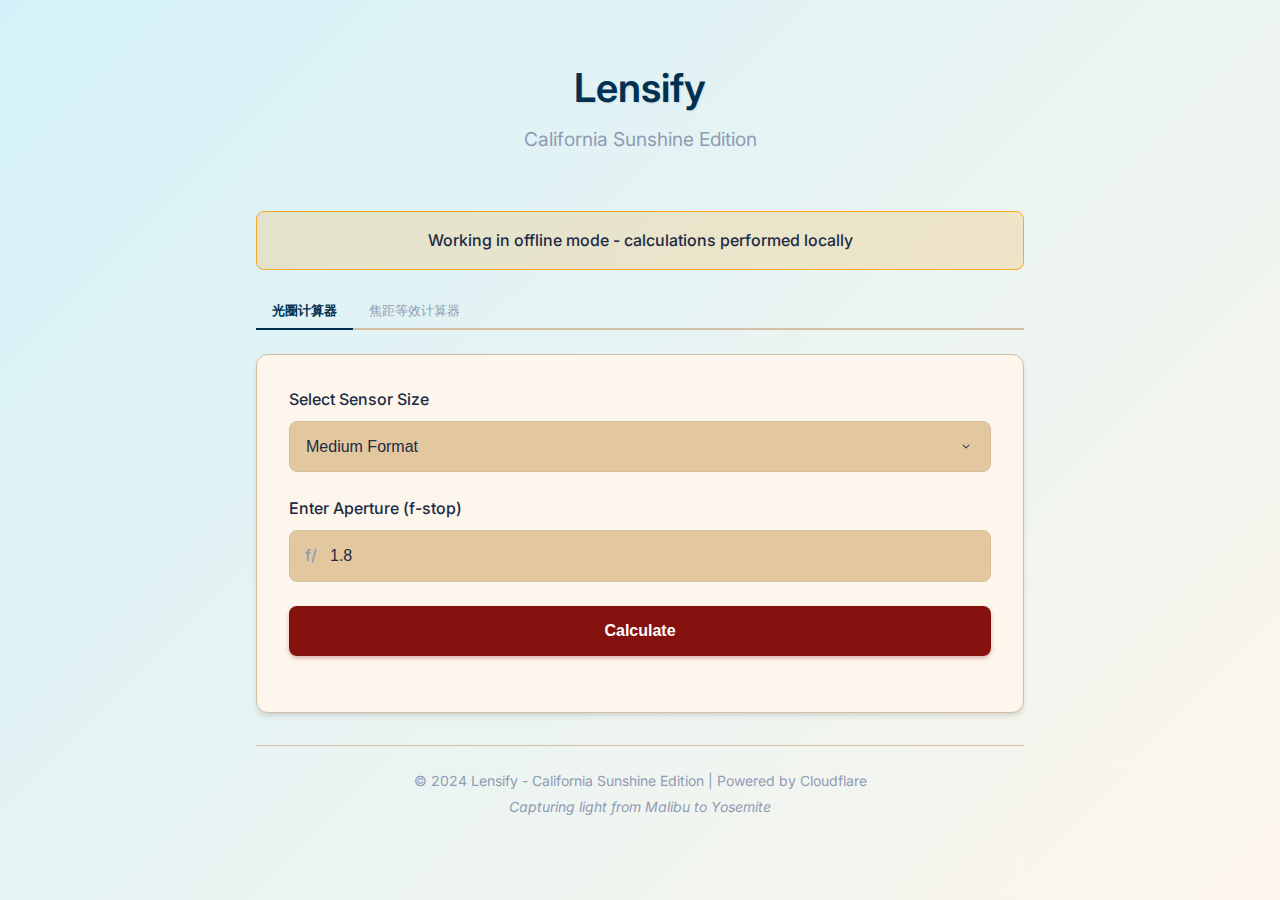
==== public/index.html @ fc86db77 "update" ====
<!DOCTYPE html>
<html lang="en">
<head>
    <meta charset="UTF-8">
    <meta name="viewport" content="width=device-width, initial-scale=1.0">
    <title>Lensify - Sensor & Aperture Calculator</title>
    <link rel="stylesheet" href="malibu.css">
    <!-- 使用Google Fonts -->
    <link rel="preconnect" href="https://fonts.googleapis.com">
    <link rel="preconnect" href="https://fonts.gstatic.com" crossorigin>
    <link href="https://fonts.googleapis.com/css2?family=Inter:wght@300;400;600&display=swap" rel="stylesheet">
    <!-- 添加网站图标 -->
    <link rel="icon" href="data:image/svg+xml,<svg xmlns=%22http://www.w3.org/2000/svg%22 viewBox=%220 0 100 100%22><text y=%22.9em%22 font-size=%2290%22>📷</text></svg>">
</head>
<body>
    <div class="container">
        <header>
            <h1>Lensify</h1>
            <p class="subtitle">California Sunshine Edition</p>
        </header>

        <main>
            <div id="connection-status" class="status-banner hidden">
                <p class="status-message">Working in offline mode - calculations performed locally</p>
            </div>
            
            <!-- 标签页导航 -->
            <div class="tab-container">
                <div class="tab-buttons">
                    <button id="tab-button-aperture" class="tab-button active">光圈计算器</button>
                    <button id="tab-button-focal" class="tab-button">焦距等效计算器</button>
                </div>
            
                <!-- 光圈计算器标签页 -->
                <div id="tab-aperture" class="tab-content active">
                    <div class="calculator-card">
                        <div class="form-group">
                            <label for="sensorSize">Select Sensor Size</label>
                            <select id="sensorSize" class="form-control">
                                <!-- 相机传感器选项 -->
                                <optgroup label="Camera Sensors">
                                    <option value="medium-format">Medium Format</option>
                                    <option value="full-frame">Full Frame</option>
                                    <option value="aps-h">APS-H</option>
                                    <option value="aps-c-canon">APS-C (Canon)</option>
                                    <option value="aps-c">APS-C</option>
                                    <option value="micro-four-thirds">Micro Four Thirds</option>
                                    <option value="1-inch">1-inch</option>
                                </optgroup>
                                
                                <!-- 手机传感器选项 -->
                                <optgroup label="Phone Sensors">
                                    <option value="1/1.14">1/1.14-inch</option>
                                    <option value="1/1.28">1/1.28-inch</option>
                                    <option value="1/1.3">1/1.3-inch</option>
                                    <option value="1/1.31">1/1.31-inch</option>
                                    <option value="1/1.35">1/1.35-inch</option>
                                    <option value="1/1.4">1/1.4-inch</option>
                                    <option value="1/1.49">1/1.49-inch</option>
                                    <option value="1/1.5">1/1.5-inch</option>
                                    <option value="1/1.56">1/1.56-inch</option>
                                    <option value="1/1.57">1/1.57-inch</option>
                                    <option value="1/1.6">1/1.6-inch</option>
                                    <option value="1/1.7">1/1.7-inch</option>
                                    <option value="1/1.74">1/1.74-inch</option>
                                    <option value="1/1.78">1/1.78-inch</option>
                                    <option value="1/1.95">1/1.95-inch</option>
                                    <option value="1/2">1/2-inch</option>
                                    <option value="1/2.3">1/2.3-inch</option>
                                    <option value="1/2.55">1/2.55-inch</option>
                                    <option value="1/2.76">1/2.76-inch</option>
                                    <option value="1/3">1/3-inch</option>
                                    <option value="1/3.06">1/3.06-inch</option>
                                    <option value="1/3.2">1/3.2-inch</option>
                                    <option value="1/3.4">1/3.4-inch</option>
                                    <option value="1/3.6">1/3.6-inch</option>
                                    <option value="1/4">1/4-inch</option>
                                </optgroup>
                            </select>
                        </div>

                        <div class="form-group">
                            <label for="aperture">Enter Aperture (f-stop)</label>
                            <div class="input-prefix">
                                <span class="prefix">f/</span>
                                <input type="number" id="aperture" class="form-control" step="0.1" min="0.95" value="1.8">
                            </div>
                        </div>

                        <button id="calculate" class="btn-calculate">Calculate</button>

                        <div id="result" class="result-container hidden">
                            <h3>🌞 Result</h3>
                            <div class="result-grid">
                                <div class="result-item">
                                    <span class="result-label">Sensor:</span>
                                    <span id="result-sensor" class="result-value">-</span>
                                </div>
                                <div class="result-item">
                                    <span class="result-label">Crop Factor:</span>
                                    <span id="result-crop-factor" class="result-value">-</span>
                                </div>
                                <div class="result-item">
                                    <span class="result-label">Input Aperture:</span>
                                    <span id="result-input-aperture" class="result-value">-</span>
                                </div>
                                <div class="result-item highlight">
                                    <span class="result-label">Equivalent Aperture:</span>
                                    <span id="result-equivalent-aperture" class="result-value">-</span>
                                </div>
                            </div>
                            <p class="explanation">
                                Equivalent aperture represents the effective f-stop when comparing the depth of field to a full-frame camera. 
                                This helps you understand how your lens performs across different sensor sizes.
                            </p>
                        </div>
                    </div>
                </div>
                
                <!-- 焦距等效计算器标签页 -->
                <div id="tab-focal" class="tab-content">
                    <div class="calculator-card">
                        <div class="form-group">
                            <label for="originalSensor">Original Sensor Size</label>
                            <select id="originalSensor" class="form-control">
                                <!-- 相机传感器选项 -->
                                <optgroup label="Camera Sensors">
                                    <option value="medium-format">Medium Format</option>
                                    <option value="full-frame">Full Frame</option>
                                    <option value="aps-h">APS-H</option>
                                    <option value="aps-c-canon">APS-C (Canon)</option>
                                    <option value="aps-c">APS-C</option>
                                    <option value="micro-four-thirds">Micro Four Thirds</option>
                                    <option value="1-inch">1-inch</option>
                                </optgroup>
                                
                                <!-- 手机传感器选项 -->
                                <optgroup label="Phone Sensors">
                                    <option value="1/1.14">1/1.14-inch</option>
                                    <option value="1/1.28">1/1.28-inch</option>
                                    <option value="1/1.3">1/1.3-inch</option>
                                    <option value="1/1.31">1/1.31-inch</option>
                                    <option value="1/1.35">1/1.35-inch</option>
                                    <option value="1/1.4">1/1.4-inch</option>
                                    <option value="1/1.49">1/1.49-inch</option>
                                    <option value="1/1.5">1/1.5-inch</option>
                                    <option value="1/1.56">1/1.56-inch</option>
                                    <option value="1/1.57">1/1.57-inch</option>
                                    <option value="1/1.6">1/1.6-inch</option>
                                    <option value="1/1.7">1/1.7-inch</option>
                                    <option value="1/1.74">1/1.74-inch</option>
                                    <option value="1/1.78">1/1.78-inch</option>
                                    <option value="1/1.95">1/1.95-inch</option>
                                    <option value="1/2">1/2-inch</option>
                                    <option value="1/2.3">1/2.3-inch</option>
                                    <option value="1/2.55">1/2.55-inch</option>
                                    <option value="1/2.76">1/2.76-inch</option>
                                    <option value="1/3">1/3-inch</option>
                                    <option value="1/3.06">1/3.06-inch</option>
                                    <option value="1/3.2">1/3.2-inch</option>
                                    <option value="1/3.4">1/3.4-inch</option>
                                    <option value="1/3.6">1/3.6-inch</option>
                                    <option value="1/4">1/4-inch</option>
                                </optgroup>
                            </select>
                        </div>

                        <div class="focal-length-inputs">
                            <div class="form-group">
                                <label for="originalFocal">Original Focal Length (mm)</label>
                                <input type="number" id="originalFocal" class="form-control" step="1" min="1" value="23">
                            </div>

                            <div class="form-group">
                                <label for="newFocal">New Focal Length (mm)</label>
                                <input type="number" id="newFocal" class="form-control" step="1" min="1" value="35">
                            </div>
                        </div>

                        <div class="form-group">
                            <label for="focalAperture">Aperture (f-stop)</label>
                            <div class="input-prefix">
                                <span class="prefix">f/</span>
                                <input type="number" id="focalAperture" class="form-control" step="0.1" min="0.95" value="1.8">
                            </div>
                        </div>

                        <button id="calculateFocal" class="btn-calculate">Calculate</button>

                        <div id="focalResult" class="result-container hidden">
                            <h3>🔍 Focal Length Equivalent Result</h3>
                            
                            <div class="result-section">
                                <h4>Sensor Equivalence</h4>
                                <div class="result-grid">
                                    <div class="result-item">
                                        <span class="result-label">Original Sensor:</span>
                                        <span id="result-original-sensor" class="result-value">-</span>
                                    </div>
                                    <div class="result-item">
                                        <span class="result-label">Original Crop Factor:</span>
                                        <span id="result-original-crop" class="result-value">-</span>
                                    </div>
                                    <div class="result-item highlight">
                                        <span class="result-label">Equivalent Sensor:</span>
                                        <span id="result-equivalent-sensor" class="result-value">-</span>
                                    </div>
                                    <div class="result-item highlight">
                                        <span class="result-label">New Crop Factor:</span>
                                        <span id="result-new-crop" class="result-value">-</span>
                                    </div>
                                </div>
                            </div>
                            
                            <div class="result-section">
                                <h4>Lens Performance</h4>
                                <div class="result-grid">
                                    <div class="result-item">
                                        <span class="result-label">Original Focal Length:</span>
                                        <span id="result-original-focal" class="result-value">-</span>
                                    </div>
                                    <div class="result-item">
                                        <span class="result-label">New Focal Length:</span>
                                        <span id="result-new-focal" class="result-value">-</span>
                                    </div>
                                    <div class="result-item">
                                        <span class="result-label">Aperture:</span>
                                        <span id="result-focal-aperture" class="result-value">-</span>
                                    </div>
                                    <div class="result-item highlight">
                                        <span class="result-label">Equivalent Aperture:</span>
                                        <span id="result-focal-equivalent-aperture" class="result-value">-</span>
                                    </div>
                                </div>
                            </div>
                            
                            <div class="result-section">
                                <h4>Additional Information</h4>
                                <div class="result-grid">
                                    <div class="result-item">
                                        <span class="result-label">Original Equiv. Focal Length:</span>
                                        <span id="result-original-equiv-focal" class="result-value">-</span>
                                    </div>
                                    <div class="result-item">
                                        <span class="result-label">New Equiv. Focal Length:</span>
                                        <span id="result-new-equiv-focal" class="result-value">-</span>
                                    </div>
                                    <div class="result-item">
                                        <span class="result-label">Angle of View Change:</span>
                                        <span id="result-angle-change" class="result-value">-</span>
                                    </div>
                                    <div class="result-item">
                                        <span class="result-label">Relative Sensor Area:</span>
                                        <span id="result-relative-area" class="result-value">-</span>
                                    </div>
                                </div>
                            </div>
                            
                            <p class="explanation">
                                This calculation shows how changing focal length affects the sensor size equivalence.
                                It helps understand which sensor your lens effectively behaves like when changing focal length,
                                useful for evaluating lens performance across different focal ranges.
                            </p>
                        </div>
                    </div>
                </div>
            </div>
        </main>

        <footer>
            <p>&copy; 2024 Lensify - California Sunshine Edition | Powered by Cloudflare</p>
            <p class="motto">Capturing light from Malibu to Yosemite</p>
        </footer>
    </div>

    <script src="sanfrancisco.js"></script>
</body>
</html>
---- public/malibu.css ----
/* 
 * Malibu CSS - Lensify项目样式表
 * 
 * 这个样式表定义了Lensify计算器的视觉外观
 * 采用加州阳光风格的设计
 */

:root {
  /* 主色调 - 加州阳光风格 */
  --ocean-blue: #003153;       /* 深海蓝 - 主色调 */
  --wine-red: #85120F;         /* 红酒色 - 按钮色 */
  --sand-beige: #E3C79F;       /* 沙滩米色 - 上传框背景 */
  --sky-light: #D4F1F9;        /* 浅蓝天空 - 背景渐变起始 */
  --sand-light: #FDF6EC;       /* 浅沙色 - 背景渐变结束 */
  --sand-dark: #D5BFA3;        /* 深沙色 - 边框和分隔线 */
  
  /* 文字颜色 */
  --text-dark: #222B45;        /* 深色文字 */
  --text-light: #8F9BB3;       /* 浅色文字 */
  --text-white: #FFFFFF;       /* 白色文字 */
  
  /* 功能色 */
  --success: #00866E;          /* 成功色 - 加州松绿 */
  --warning: #F9A826;          /* 警告色 - 加州橙 */
  --error: #C53030;            /* 错误色 - 加州红 */
  --coral: #FF7043;            /* 珊瑚色 - 辅助色 */
  
  /* 间距变量 */
  --spacing-xs: 0.25rem;
  --spacing-sm: 0.5rem;
  --spacing-md: 1rem;
  --spacing-lg: 1.5rem;
  --spacing-xl: 2rem;
  
  /* 边框半径 */
  --border-radius-sm: 0.25rem;
  --border-radius-md: 0.5rem;
  --border-radius-lg: 0.75rem;
  
  /* 阴影 */
  --shadow-sm: 0 1px 2px 0 rgba(0, 0, 0, 0.05);
  --shadow-md: 0 4px 6px -1px rgba(0, 0, 0, 0.1), 0 2px 4px -1px rgba(0, 0, 0, 0.06);
  --shadow-lg: 0 10px 15px -3px rgba(0, 0, 0, 0.1), 0 4px 6px -2px rgba(0, 0, 0, 0.05);
}

/* 基础样式重置 */
* {
  margin: 0;
  padding: 0;
  box-sizing: border-box;
}

body {
  font-family: 'Inter', -apple-system, BlinkMacSystemFont, sans-serif;
  background: linear-gradient(135deg, var(--sky-light) 0%, var(--sand-light) 100%);
  color: var(--text-dark);
  line-height: 1.6;
  min-height: 100vh;
  padding: var(--spacing-md);
}

/* 布局容器 */
.container {
  max-width: 800px;
  margin: 0 auto;
  padding: var(--spacing-md);
}

/* 标题样式 */
header {
  text-align: center;
  margin-bottom: var(--spacing-xl);
  padding: var(--spacing-lg) 0;
}

h1 {
  font-size: 2.5rem;
  font-weight: 600;
  color: var(--ocean-blue);
  margin-bottom: var(--spacing-xs);
  text-shadow: 1px 1px 2px rgba(0, 0, 0, 0.1);
}

.subtitle {
  font-size: 1.2rem;
  color: var(--text-light);
}

/* 卡片样式 */
.calculator-card {
  background-color: var(--sand-light);
  border-radius: var(--border-radius-lg);
  box-shadow: var(--shadow-md);
  padding: var(--spacing-xl);
  margin-bottom: var(--spacing-xl);
  border: 1px solid var(--sand-dark);
}

/* 表单元素 */
.form-group {
  margin-bottom: var(--spacing-lg);
}

label {
  display: block;
  margin-bottom: var(--spacing-sm);
  font-weight: 500;
  color: var(--text-dark);
}

.form-control {
  width: 100%;
  padding: var(--spacing-md);
  font-size: 1rem;
  border: 1px solid var(--sand-dark);
  border-radius: var(--border-radius-md);
  background-color: var(--text-white);
  color: var(--text-dark);
  transition: border-color 0.2s, box-shadow 0.2s;
}

.form-control:focus {
  outline: none;
  border-color: var(--ocean-blue);
  box-shadow: 0 0 0 3px rgba(0, 49, 83, 0.2);
}

select.form-control {
  appearance: none;
  background-image: url("data:image/svg+xml,%3Csvg xmlns='http://www.w3.org/2000/svg' width='16' height='16' viewBox='0 0 16 16'%3E%3Cpath fill='%23222B45' d='M4.646 6.646a.5.5 0 01.708 0L8 9.293l2.646-2.647a.5.5 0 01.708.708l-3 3a.5.5 0 01-.708 0l-3-3a.5.5 0 010-.708z'/%3E%3C/svg%3E");
  background-repeat: no-repeat;
  background-position: right 1rem center;
  padding-right: 2.5rem;
  background-color: var(--sand-beige);
}

/* 光圈输入前缀样式 */
.input-prefix {
  position: relative;
  display: flex;
  align-items: center;
}

.prefix {
  position: absolute;
  left: var(--spacing-md);
  font-weight: 500;
  color: var(--text-light);
  z-index: 1;
}

input[type="number"] {
  padding-left: 2.5rem;
  background-color: var(--sand-beige);
}

/* 按钮样式 */
.btn-calculate {
  width: 100%;
  padding: var(--spacing-md);
  background-color: var(--wine-red);
  color: var(--text-white);
  border: none;
  border-radius: var(--border-radius-md);
  font-size: 1rem;
  font-weight: 600;
  cursor: pointer;
  transition: background-color 0.2s, transform 0.1s;
  margin-bottom: var(--spacing-lg);
  box-shadow: 0 2px 4px rgba(133, 18, 15, 0.3);
}

.btn-calculate:hover {
  background-color: #6A0F0D; /* 深红酒色 */
  transform: translateY(-2px);
}

.btn-calculate:active {
  transform: translateY(0);
}

.btn-calculate:focus {
  outline: none;
  box-shadow: 0 0 0 3px rgba(133, 18, 15, 0.3);
}

/* 结果区域 */
.result-container {
  background-color: var(--sky-light);
  border-radius: var(--border-radius-md);
  padding: var(--spacing-lg);
  margin-top: var(--spacing-lg);
  border: 1px solid rgba(0, 49, 83, 0.2);
}

.result-container.hidden {
  display: none;
}

.result-container h3 {
  font-size: 1.2rem;
  margin-bottom: var(--spacing-md);
  color: var(--ocean-blue);
}

.result-grid {
  display: grid;
  grid-template-columns: 1fr 1fr;
  gap: var(--spacing-md);
  margin-bottom: var(--spacing-md);
}

.result-item {
  padding: var(--spacing-md);
  background-color: rgba(255, 255, 255, 0.7);
  border-radius: var(--border-radius-sm);
  display: flex;
  flex-direction: column;
  border: 1px solid var(--sand-dark);
}

.result-label {
  font-size: 0.875rem;
  color: var(--text-light);
  margin-bottom: var(--spacing-xs);
}

.result-value {
  font-size: 1.1rem;
  font-weight: 600;
  color: var(--text-dark);
}

.result-item.highlight {
  background-color: var(--text-white);
  border: 1px solid var(--ocean-blue);
}

.result-item.highlight .result-value {
  color: var(--ocean-blue);
  font-size: 1.3rem;
}

.explanation {
  font-size: 0.875rem;
  color: var(--text-light);
  margin-top: var(--spacing-md);
  line-height: 1.5;
  padding: var(--spacing-sm);
  background-color: rgba(255, 255, 255, 0.5);
  border-radius: var(--border-radius-sm);
}

/* 标签页样式 */
.tab-container {
  margin-bottom: var(--spacing-xl);
}

.tab-buttons {
  display: flex;
  margin-bottom: var(--spacing-lg);
  border-bottom: 2px solid var(--sand-dark);
}

.tab-button {
  padding: var(--spacing-sm) var(--spacing-md);
  background-color: transparent;
  border: none;
  cursor: pointer;
  font-weight: 500;
  color: var(--text-light);
  position: relative;
  transition: color 0.2s;
}

.tab-button:hover {
  color: var(--ocean-blue);
}

.tab-button.active {
  color: var(--ocean-blue);
  font-weight: 600;
}

.tab-button.active::after {
  content: '';
  position: absolute;
  bottom: -2px;
  left: 0;
  right: 0;
  height: 2px;
  background-color: var(--ocean-blue);
}

.tab-content {
  display: none;
}

.tab-content.active {
  display: block;
  animation: fadeIn 0.3s ease-in-out;
}

@keyframes fadeIn {
  from { opacity: 0; transform: translateY(5px); }
  to { opacity: 1; transform: translateY(0); }
}

/* 焦距计算器特定样式 */
.focal-length-inputs {
  display: grid;
  grid-template-columns: 1fr 1fr;
  gap: var(--spacing-md);
}

.result-section {
  margin-bottom: var(--spacing-lg);
  padding-bottom: var(--spacing-md);
  border-bottom: 1px solid rgba(0, 49, 83, 0.1);
}

.result-section:last-child {
  margin-bottom: 0;
  padding-bottom: 0;
  border-bottom: none;
}

.result-section h4 {
  font-size: 1rem;
  margin-bottom: var(--spacing-sm);
  color: var(--ocean-blue);
}

/* 状态banner */
.status-banner {
  background-color: rgba(249, 168, 38, 0.2);
  border: 1px solid var(--warning);
  border-radius: var(--border-radius-md);
  padding: var(--spacing-md);
  margin-bottom: var(--spacing-lg);
  text-align: center;
}

.status-banner.hidden {
  display: none;
}

.status-message {
  color: var(--text-dark);
  font-weight: 500;
}

/* 页脚样式 */
footer {
  text-align: center;
  margin-top: var(--spacing-xl);
  padding-top: var(--spacing-lg);
  border-top: 1px solid var(--sand-dark);
  color: var(--text-light);
  font-size: 0.875rem;
}

.motto {
  font-style: italic;
  margin-top: var(--spacing-xs);
}

/* 响应式调整 */
@media (max-width: 768px) {
  .result-grid {
    grid-template-columns: 1fr;
  }
  
  .focal-length-inputs {
    grid-template-columns: 1fr;
  }
}

@media (max-width: 480px) {
  .calculator-card {
    padding: var(--spacing-md);
  }
  
  h1 {
    font-size: 2rem;
  }
  
  .result-container {
    padding: var(--spacing-md);
  }
  
  .tab-buttons {
    flex-direction: column;
    border-bottom: none;
  }
  
  .tab-button {
    padding: var(--spacing-md);
    border-bottom: 1px solid var(--sand-dark);
  }
  
  .tab-button.active::after {
    display: none;
  }
  
  .tab-button.active {
    background-color: var(--sky-light);
    border-bottom: 1px solid var(--ocean-blue);
  }
}
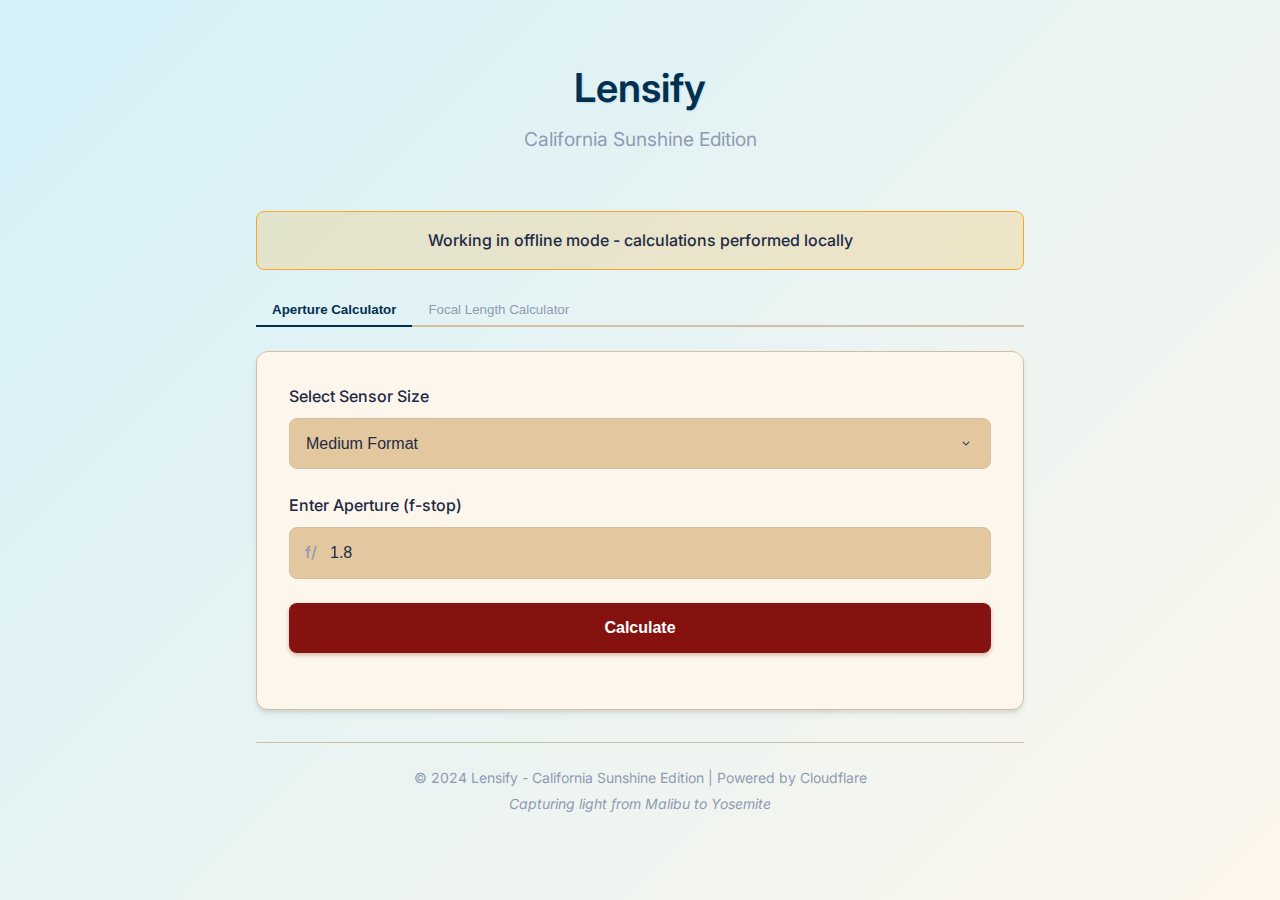
==== commit 760e5f37: "fix bug" ====
--- a/public/index.html
+++ b/public/index.html
@@ -27,8 +27,8 @@
             <!-- 标签页导航 -->
             <div class="tab-container">
                 <div class="tab-buttons">
-                    <button id="tab-button-aperture" class="tab-button active">光圈计算器</button>
-                    <button id="tab-button-focal" class="tab-button">焦距等效计算器</button>
+                    <button id="tab-button-aperture" class="tab-button active">Aperture Calculator</button>
+                    <button id="tab-button-focal" class="tab-button">Focal Length Calculator</button>
                 </div>
             
                 <!-- 光圈计算器标签页 -->
@@ -238,28 +238,29 @@
                                 <h4>Additional Information</h4>
                                 <div class="result-grid">
                                     <div class="result-item">
-                                        <span class="result-label">Original Equiv. Focal Length:</span>
+                                        <span class="result-label">Full-frame Focal Length (Original):</span>
                                         <span id="result-original-equiv-focal" class="result-value">-</span>
                                     </div>
                                     <div class="result-item">
-                                        <span class="result-label">New Equiv. Focal Length:</span>
+                                        <span class="result-label">Full-frame Focal Length (New):</span>
                                         <span id="result-new-equiv-focal" class="result-value">-</span>
                                     </div>
                                     <div class="result-item">
-                                        <span class="result-label">Angle of View Change:</span>
+                                        <span class="result-label">Field of View Change:</span>
                                         <span id="result-angle-change" class="result-value">-</span>
                                     </div>
                                     <div class="result-item">
-                                        <span class="result-label">Relative Sensor Area:</span>
+                                        <span class="result-label">Active Sensor Area:</span>
                                         <span id="result-relative-area" class="result-value">-</span>
                                     </div>
                                 </div>
                             </div>
                             
                             <p class="explanation">
-                                This calculation shows how changing focal length affects the sensor size equivalence.
-                                It helps understand which sensor your lens effectively behaves like when changing focal length,
-                                useful for evaluating lens performance across different focal ranges.
+                                This calculation shows the real-world impact of changing your focal length. 
+                                The "Full-frame Focal Length" values show what these settings would look like on a full-frame camera.
+                                The "Field of View Change" shows how much your composition widens or narrows.
+                                The "Active Sensor Area" shows what portion of your sensor is actually being used.
                             </p>
                         </div>
                     </div>
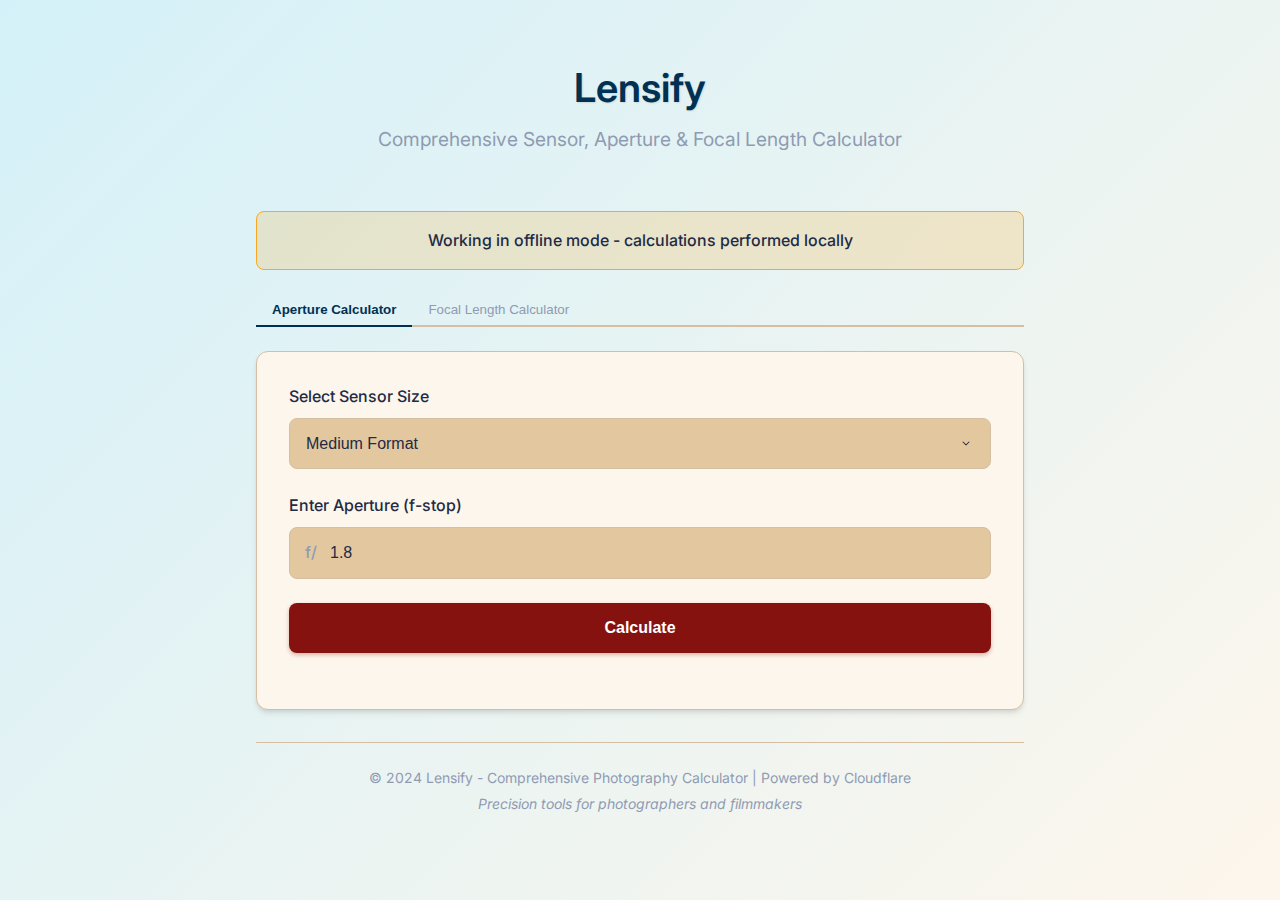
==== commit fdc98e67: "Update website description to be more professional" ====
--- a/public/index.html
+++ b/public/index.html
@@ -16,7 +16,7 @@
     <div class="container">
         <header>
             <h1>Lensify</h1>
-            <p class="subtitle">California Sunshine Edition</p>
+            <p class="subtitle">Comprehensive Sensor, Aperture & Focal Length Calculator</p>
         </header>
 
         <main>
@@ -24,14 +24,14 @@
                 <p class="status-message">Working in offline mode - calculations performed locally</p>
             </div>
             
-            <!-- 标签页导航 -->
+            <!-- Tab navigation -->
             <div class="tab-container">
                 <div class="tab-buttons">
                     <button id="tab-button-aperture" class="tab-button active">Aperture Calculator</button>
                     <button id="tab-button-focal" class="tab-button">Focal Length Calculator</button>
                 </div>
             
-                <!-- 光圈计算器标签页 -->
+                <!-- Aperture calculator tab -->
                 <div id="tab-aperture" class="tab-content active">
                     <div class="calculator-card">
                         <div class="form-group">
@@ -117,7 +117,7 @@
                     </div>
                 </div>
                 
-                <!-- 焦距等效计算器标签页 -->
+                <!-- Focal Length Calculator tab -->
                 <div id="tab-focal" class="tab-content">
                     <div class="calculator-card">
                         <div class="form-group">
@@ -238,29 +238,28 @@
                                 <h4>Additional Information</h4>
                                 <div class="result-grid">
                                     <div class="result-item">
-                                        <span class="result-label">Full-frame Focal Length (Original):</span>
+                                        <span class="result-label">Original Equiv. Focal Length:</span>
                                         <span id="result-original-equiv-focal" class="result-value">-</span>
                                     </div>
                                     <div class="result-item">
-                                        <span class="result-label">Full-frame Focal Length (New):</span>
+                                        <span class="result-label">New Equiv. Focal Length:</span>
                                         <span id="result-new-equiv-focal" class="result-value">-</span>
                                     </div>
                                     <div class="result-item">
-                                        <span class="result-label">Field of View Change:</span>
+                                        <span class="result-label">Angle of View Change:</span>
                                         <span id="result-angle-change" class="result-value">-</span>
                                     </div>
                                     <div class="result-item">
-                                        <span class="result-label">Active Sensor Area:</span>
+                                        <span class="result-label">Relative Sensor Area:</span>
                                         <span id="result-relative-area" class="result-value">-</span>
                                     </div>
                                 </div>
                             </div>
                             
                             <p class="explanation">
-                                This calculation shows the real-world impact of changing your focal length. 
-                                The "Full-frame Focal Length" values show what these settings would look like on a full-frame camera.
-                                The "Field of View Change" shows how much your composition widens or narrows.
-                                The "Active Sensor Area" shows what portion of your sensor is actually being used.
+                                This calculation shows how changing focal length affects the sensor size equivalence.
+                                It helps understand which sensor your lens effectively behaves like when changing focal length,
+                                useful for evaluating lens performance across different focal ranges.
                             </p>
                         </div>
                     </div>
@@ -269,8 +268,8 @@
         </main>
 
         <footer>
-            <p>&copy; 2024 Lensify - California Sunshine Edition | Powered by Cloudflare</p>
-            <p class="motto">Capturing light from Malibu to Yosemite</p>
+            <p>&copy; 2024 Lensify - Comprehensive Photography Calculator | Powered by Cloudflare</p>
+            <p class="motto">Precision tools for photographers and filmmakers</p>
         </footer>
     </div>
 
--- a/public/malibu.css
+++ b/public/malibu.css
@@ -1,8 +1,7 @@
-/* 
- * Malibu CSS - Lensify项目样式表
+/**
+ * Malibu CSS - Lensify Styles
  * 
- * 这个样式表定义了Lensify计算器的视觉外观
- * 采用加州阳光风格的设计
+ * This stylesheet defines the visual appearance of the Lensify calculator
  */
 
 :root {
@@ -310,7 +309,7 @@
 .focal-length-inputs {
   display: grid;
   grid-template-columns: 1fr 1fr;
-  gap: var(--spacing-md);
+  gap: 1rem;
 }
 
 .result-section {
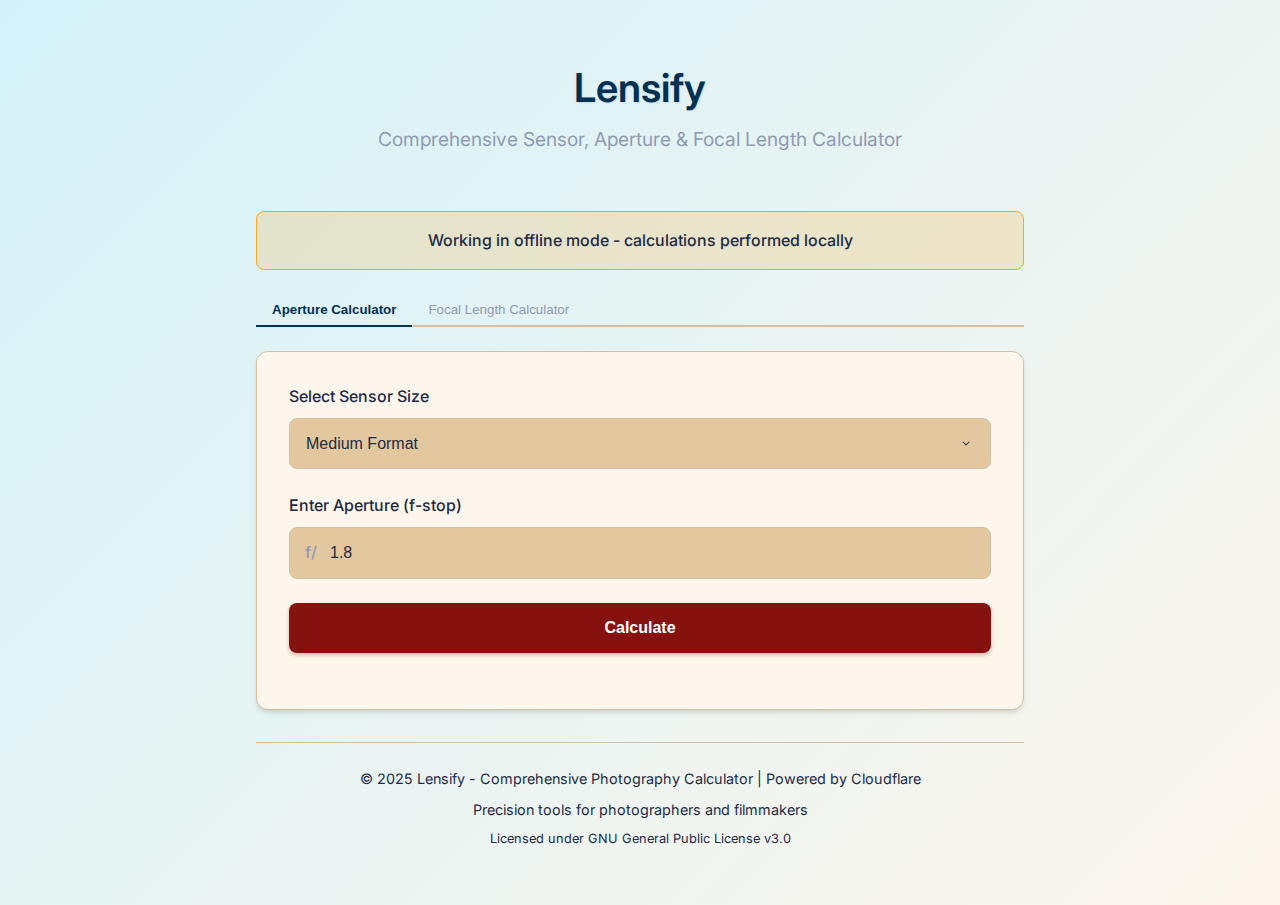
==== commit 1e9b18a6: "feat: update footer with 2025 copyright and GPLv3 notice" ====
--- a/public/index.html
+++ b/public/index.html
@@ -267,9 +267,12 @@
             </div>
         </main>
 
-        <footer>
-            <p>&copy; 2024 Lensify - Comprehensive Photography Calculator | Powered by Cloudflare</p>
-            <p class="motto">Precision tools for photographers and filmmakers</p>
+        <footer class="footer">
+            <div class="footer-content">
+                <p>© 2025 Lensify - Comprehensive Photography Calculator | Powered by Cloudflare</p>
+                <p>Precision tools for photographers and filmmakers</p>
+                <p class="license">Licensed under GNU General Public License v3.0</p>
+            </div>
         </footer>
     </div>
 
--- a/public/malibu.css
+++ b/public/malibu.css
@@ -407,3 +407,26 @@
     border-bottom: 1px solid var(--ocean-blue);
   }
 }
+
+.footer {
+  margin-top: 2rem;
+  padding: 1rem;
+  text-align: center;
+  color: var(--text-secondary);
+}
+
+.footer-content {
+  max-width: 800px;
+  margin: 0 auto;
+}
+
+.footer p {
+  margin: 0.5rem 0;
+  font-size: 0.9rem;
+}
+
+.footer .license {
+  font-size: 0.8rem;
+  color: var(--text-tertiary);
+  margin-top: 0.5rem;
+}
